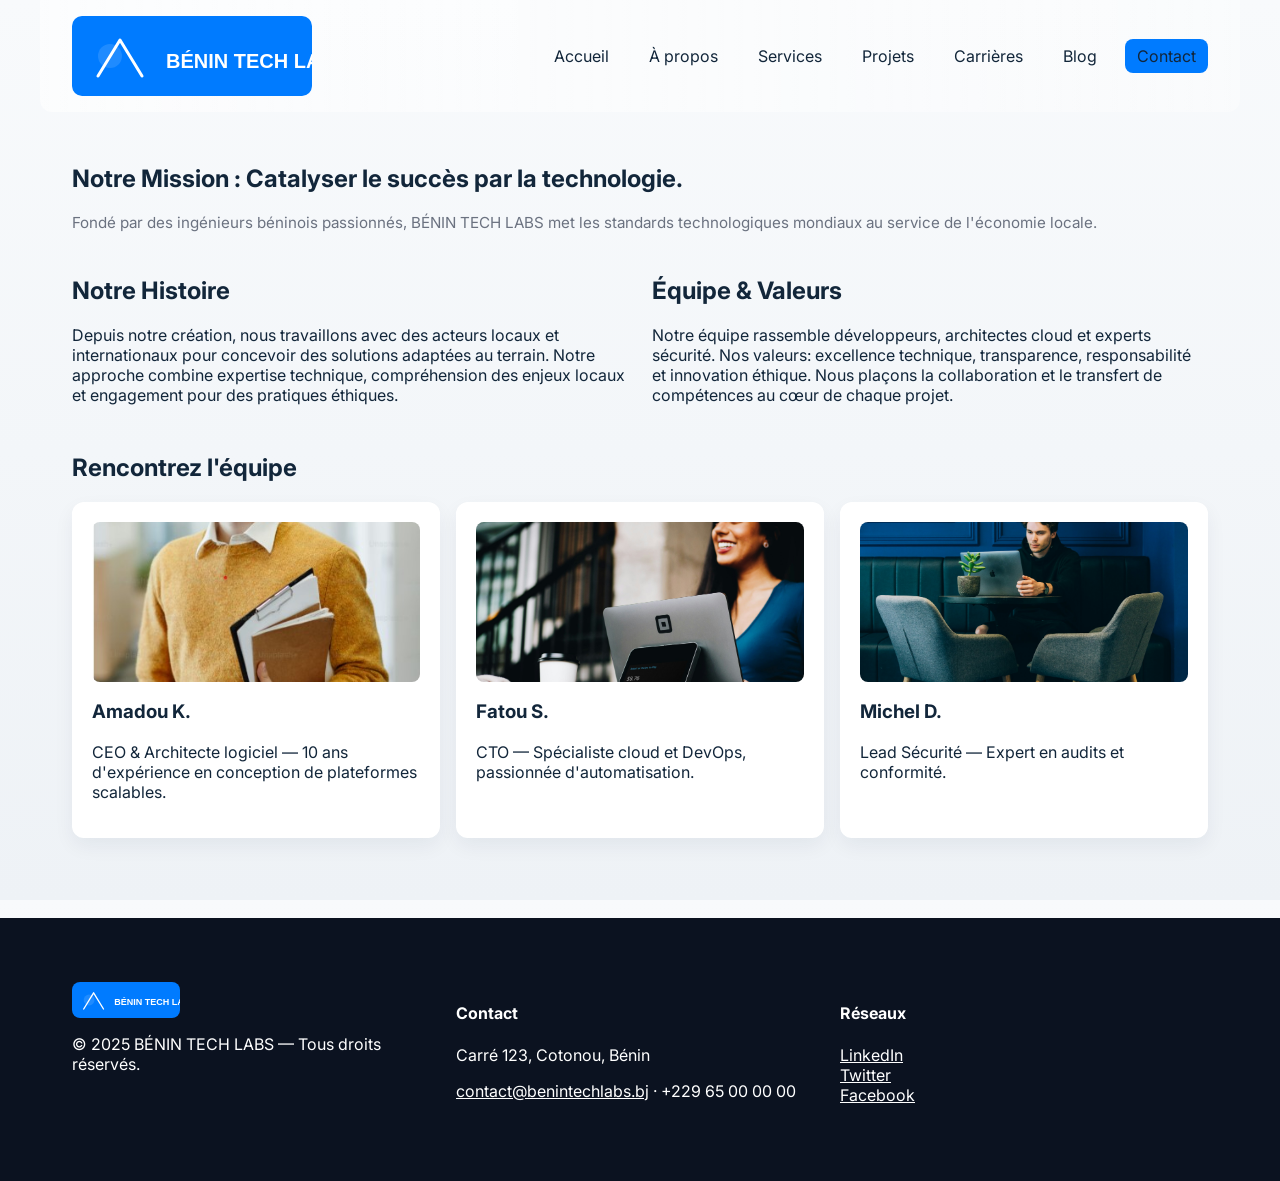
==== about.html @ 6e25adaf "Première version du site" ====
<!doctype html>
<html lang="fr">
<head>
  <meta charset="utf-8">
  <meta name="viewport" content="width=device-width,initial-scale=1">
  <title>À propos — BÉNIN TECH LABS</title>
  <meta name="description" content="Notre mission: catalyser le succès par la technologie. Découvrez l'histoire et les valeurs de BÉNIN TECH LABS.">
  <link href="https://fonts.googleapis.com/css2?family=Inter:wght@300;400;600;700&family=Poppins:wght@600;700&display=swap" rel="stylesheet">
  <link rel="stylesheet" href="styles.css">
</head>
<body>
  <header class="nav--wrap">
    <nav class="nav container" role="navigation" aria-label="Navigation principale">
      <a class="brand" href="index.html"><img src="assets/logo.svg" alt="Logo"></a>
      <ul class="nav-links">
        <li><a href="index.html">Accueil</a></li>
        <li><a href="about.html" aria-current="page">À propos</a></li>
        <li><a href="services.html">Services</a></li>
        <li><a href="projects.html">Projets</a></li>
        <li><a href="careers.html">Carrières</a></li>
        <li><a href="blog.html">Blog</a></li>
        <li><a href="contact.html" class="btn btn-primary">Contact</a></li>
      </ul>
    </nav>
  </header>

  <main class="container">
    <section class="about-hero">
      <h1>Notre Mission : Catalyser le succès par la technologie.</h1>
      <p class="kv">Fondé par des ingénieurs béninois passionnés, BÉNIN TECH LABS met les standards technologiques mondiaux au service de l'économie locale.</p>
    </section>

    <section class="values" style="margin-top:1.5rem">
      <div style="display:grid;grid-template-columns:1fr 1fr;gap:1.5rem">
        <div>
          <h2>Notre Histoire</h2>
          <p>Depuis notre création, nous travaillons avec des acteurs locaux et internationaux pour concevoir des solutions adaptées au terrain. Notre approche combine expertise technique, compréhension des enjeux locaux et engagement pour des pratiques éthiques.</p>
        </div>
        <div>
          <h2>Équipe & Valeurs</h2>
          <p>Notre équipe rassemble développeurs, architectes cloud et experts sécurité. Nos valeurs: excellence technique, transparence, responsabilité et innovation éthique. Nous plaçons la collaboration et le transfert de compétences au cœur de chaque projet.</p>
        </div>
      </div>
    </section>

    <section class="team" style="margin-top:2rem">
      <h2>Rencontrez l'équipe</h2>
      <div class="cards" style="margin-top:1rem">
        <article class="card">
          <img src="assets/images/team1.jpg" alt="Amadou K. — CEO" style="width:100%;height:160px;object-fit:cover;border-radius:8px;margin-bottom:0.75rem">
          <h3>Amadou K.</h3>
          <p>CEO & Architecte logiciel — 10 ans d'expérience en conception de plateformes scalables.</p>
        </article>

        <article class="card">
          <img src="assets/images/team2.jpg" alt="Fatou S. — CTO" style="width:100%;height:160px;object-fit:cover;border-radius:8px;margin-bottom:0.75rem">
          <h3>Fatou S.</h3>
          <p>CTO — Spécialiste cloud et DevOps, passionnée d'automatisation.</p>
        </article>

        <article class="card">
          <img src="assets/images/team3.jpg" alt="Michel D. — Lead Sécurité" style="width:100%;height:160px;object-fit:cover;border-radius:8px;margin-bottom:0.75rem">
          <h3>Michel D.</h3>
          <p>Lead Sécurité — Expert en audits et conformité.</p>
        </article>
      </div>
    </section>
  </main>

  <footer class="site-footer">
    <div class="container footer-grid">
      <div>
        <img src="assets/logo.svg" alt="BÉNIN TECH LABS logo small" style="height:36px">
        <p>© 2025 BÉNIN TECH LABS — Tous droits réservés.</p>
      </div>
      <div>
        <h4>Contact</h4>
        <p>Carré 123, Cotonou, Bénin</p>
        <p><a href="mailto:contact@benintechlabs.bj">contact@benintechlabs.bj</a> · +229 65 00 00 00</p>
      </div>
      <div>
        <h4>Réseaux</h4>
        <ul class="social">
          <li><a href="#">LinkedIn</a></li>
          <li><a href="#">Twitter</a></li>
          <li><a href="#">Facebook</a></li>
        </ul>
      </div>
    </div>
  </footer>
</body>
</html>
---- styles.css ----
/* styles.css — 100% CSS, pas de JS */
/* Palette et variables */
:root{
  --blue:#007bff;
  --green:#28a745;
  --bg:#0f1720;
  --card:#ffffff;
  --muted:#6b7280;
  --max-width:1200px;
  --radius:12px;
  --year:2025;
}

/* Reset et base */
*{box-sizing:border-box}
html,body{height:100%}
body{
  font-family:Inter, system-ui, Arial, sans-serif;
  margin:0;
  color:#12263a;
  background: linear-gradient(180deg,#f8fafc 0%, #eef2f6 100%);
  -webkit-font-smoothing:antialiased;
  -moz-osx-font-smoothing:grayscale;
}
.container{max-width:var(--max-width);margin:0 auto;padding:2rem}
a{color:inherit}
img{max-width:100%;display:block;height:auto;border-radius:8px}

/* Navigation */
.nav--wrap{position:sticky;top:0;z-index:40}
.nav{display:flex;align-items:center;justify-content:space-between;padding:1rem 2rem;background:linear-gradient(90deg, rgba(255,255,255,0.6), rgba(255,255,255,0.35));border-radius:0 0 12px 12px}
.brand{display:flex;align-items:center;gap:0.75rem}
.logo{height:36px}
.nav-links{list-style:none;display:flex;gap:1rem;align-items:center;margin:0;padding:0}
.nav-links a{text-decoration:none;color:inherit;padding:0.45rem 0.75rem;border-radius:8px}
.nav-links a:hover{background:rgba(0,123,255,0.06)}
.nav-toggle{display:none} /* pas de JS, on cache le toggle */

/* Buttons */
.btn{display:inline-block;padding:0.6rem 1rem;border-radius:8px;text-decoration:none}
.btn-primary{background:var(--blue);color:white}
.btn-cta{background:linear-gradient(90deg,var(--blue),#0056d6);color:#fff;padding:0.9rem 1.25rem;border-radius:14px;font-weight:600}
.btn-outline{border:2px solid rgba(0,0,0,0.06);padding:0.5rem 0.9rem}

/* HERO (image de fond configurable) */
.hero{
  display:grid;grid-template-columns:1fr 1fr;gap:2rem;align-items:center;
  padding:4rem 2rem;border-radius:16px;margin:2rem;
  background-size:cover;background-position:center;
  position:relative;
  color: #071029;
  overflow:hidden;
}
/* overlay léger pour lisibilité */
.hero::after{
  content:"";position:absolute;inset:0;background:linear-gradient(180deg,rgba(255,255,255,0.6), rgba(255,255,255,0.4));pointer-events:none;border-radius:16px;
}
.hero-content{position:relative;z-index:2}
.hero h1{font-family:Poppins, sans-serif;font-size:2.2rem;margin:0 0 1rem}
.hero .lead{color:var(--muted);max-width:56ch;margin-bottom:1.25rem}

/* Services cards */
.section-header{text-align:left;margin-bottom:1rem}
.cards{display:grid;grid-template-columns:repeat(auto-fit,minmax(220px,1fr));gap:1rem}
.card{background:white;border-radius:12px;padding:1.25rem;box-shadow:0 8px 20px rgba(12,35,64,0.06);transition:transform .28s ease, box-shadow .28s ease}
.card:hover{transform:translateY(-8px);box-shadow:0 18px 40px rgba(12,35,64,0.12)}
.card .card-media{height:140px;margin-bottom:0.85rem;overflow:hidden;border-radius:8px}

/* Masonry pour projets */
.projects .masonry{column-count:3;column-gap:1rem}
.project{break-inside:avoid;margin-bottom:1rem;background:white;border-radius:10px;overflow:hidden;box-shadow:0 6px 18px rgba(12,35,64,0.06);transition:transform .28s}
.project-body{padding:1rem}

/* CTA & footer */
.cta-card{background:linear-gradient(90deg, rgba(0,123,255,0.08), rgba(40,167,69,0.04));padding:2rem;border-radius:12px;text-align:center}
.footer-grid{display:grid;grid-template-columns:1fr 1fr 1fr;gap:1rem;align-items:start}
.site-footer{background:#0b1220;color:#fff;padding:2rem;margin-top:3rem}
.site-footer a{color:inherit}
.social{list-style:none;padding:0;margin:0}

/* Forms */
.contact-form{display:flex;flex-direction:column;gap:0.5rem;background:white;padding:1.25rem;border-radius:12px;box-shadow:0 8px 24px rgba(12,35,64,0.06)}
.contact-grid{display:grid;grid-template-columns:1fr 320px;gap:1.5rem}
.contact-aside{background:linear-gradient(180deg,#fff,#f9fafb);padding:1rem;border-radius:12px}
input,textarea{padding:0.6rem;border:1px solid #e6eef6;border-radius:8px;font-size:0.95rem}
input:focus,textarea:focus{outline:3px solid rgba(0,123,255,0.12)}
.checkbox{display:flex;align-items:center;gap:0.5rem}

/* Small screens */
@media (max-width:992px){
  .hero{grid-template-columns:1fr}
  .projects .masonry{column-count:2}
  .contact-grid{grid-template-columns:1fr}
}
@media (max-width:600px){
  .nav{padding:0.8rem 1rem}
  .nav-links{flex-direction:column;gap:0.25rem}
  .projects .masonry{column-count:1}
  .container{padding:1rem}
}

/* Animations CSS-only */
@keyframes gradientShift{0%{background-position:0% 50%}50%{background-position:100% 50%}100%{background-position:0% 50%}}
.hero{background-size:200% 200%;animation:gradientShift 12s ease infinite}

/* Entrée simple */
.card, .project, .post, .cta-card{opacity:0;transform:translateY(10px);animation:enter .6s ease forwards}
.card{animation-delay:.08s}
.card:nth-child(2){animation-delay:.12s}
.card:nth-child(3){animation-delay:.16s}
.project{animation-delay:.12s}
@keyframes enter{to{opacity:1;transform:none}}

/* helper */
.kv{color:var(--muted);font-size:0.95rem}
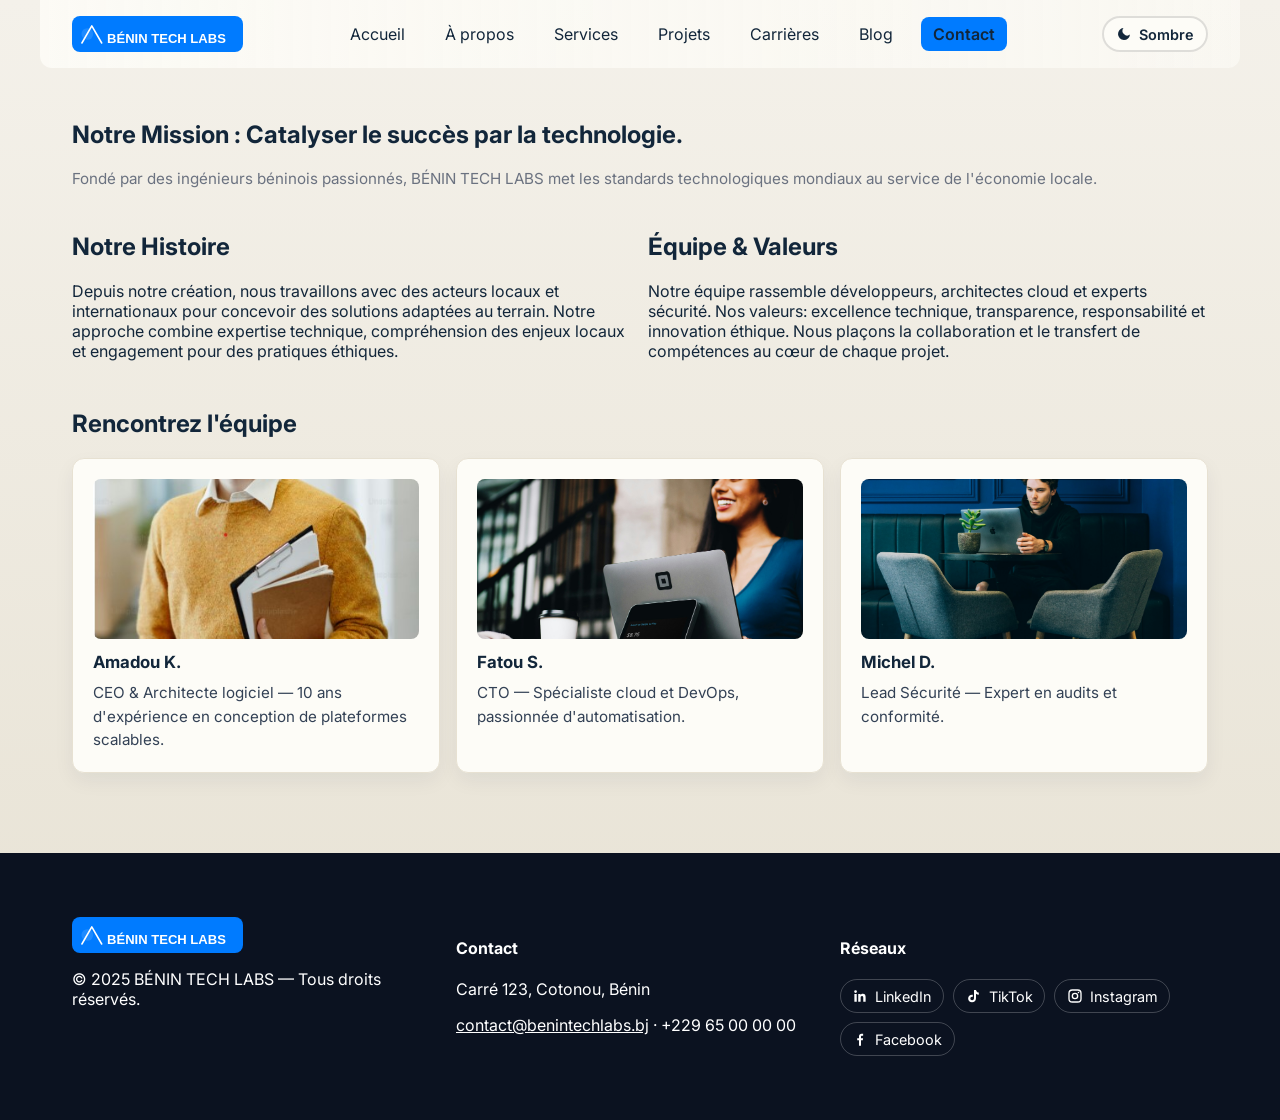
==== commit 2c55f07b: "feat: responsive, cartes uniformes, theme sombre, formulaire frontend, logo et footer - Menu mobile " ====
--- a/about.html
+++ b/about.html
@@ -5,14 +5,40 @@
   <meta name="viewport" content="width=device-width,initial-scale=1">
   <title>À propos — BÉNIN TECH LABS</title>
   <meta name="description" content="Notre mission: catalyser le succès par la technologie. Découvrez l'histoire et les valeurs de BÉNIN TECH LABS.">
+  <link rel="icon" href="assets/favicon.svg" type="image/svg+xml">
+  <meta name="theme-color" content="#007bff">
+  <link rel="preconnect" href="https://fonts.googleapis.com">
+  <link rel="preconnect" href="https://fonts.gstatic.com" crossorigin>
   <link href="https://fonts.googleapis.com/css2?family=Inter:wght@300;400;600;700&family=Poppins:wght@600;700&display=swap" rel="stylesheet">
   <link rel="stylesheet" href="styles.css">
+  <script>
+    /* Anti-flash thème sombre : posé avant le rendu, main.js prend le relais ensuite */
+    (function () {
+      try {
+        var s = localStorage.getItem("theme");
+        if (s === "light" || s === "dark") {
+          document.documentElement.setAttribute("data-theme", s);
+        } else if (window.matchMedia && window.matchMedia("(prefers-color-scheme: dark)").matches) {
+          document.documentElement.setAttribute("data-theme", "dark");
+        }
+      } catch (e) {}
+    })();
+  </script>
 </head>
 <body>
   <header class="nav--wrap">
     <nav class="nav container" role="navigation" aria-label="Navigation principale">
-      <a class="brand" href="index.html"><img src="assets/logo.svg" alt="Logo"></a>
-      <ul class="nav-links">
+      <a class="brand" href="index.html"><img src="assets/logo.svg" alt="Logo BÉNIN TECH LABS" class="logo"></a>
+      <button
+        class="nav-toggle"
+        aria-label="Ouvrir le menu"
+        aria-expanded="false"
+      >
+        <span></span>
+        <span></span>
+        <span></span>
+      </button>
+      <ul class="nav-links" role="menubar" aria-label="Menu principal">
         <li><a href="index.html">Accueil</a></li>
         <li><a href="about.html" aria-current="page">À propos</a></li>
         <li><a href="services.html">Services</a></li>
@@ -21,6 +47,11 @@
         <li><a href="blog.html">Blog</a></li>
         <li><a href="contact.html" class="btn btn-primary">Contact</a></li>
       </ul>
+      <button class="theme-toggle" type="button" aria-pressed="false" aria-label="Passer au thème sombre">
+        <svg class="icon-moon" viewBox="0 0 24 24" fill="currentColor" aria-hidden="true"><path d="M21 12.8A9 9 0 1 1 11.2 3a7 7 0 0 0 9.8 9.8z"/></svg>
+        <svg class="icon-sun" viewBox="0 0 24 24" fill="none" stroke="currentColor" stroke-width="2" aria-hidden="true"><circle cx="12" cy="12" r="4"/><path d="M12 2v2M12 20v2M4.9 4.9l1.4 1.4M17.7 17.7l1.4 1.4M2 12h2M20 12h2M4.9 19.1l1.4-1.4M17.7 6.3l1.4-1.4"/></svg>
+        <span class="theme-label">Sombre</span>
+      </button>
     </nav>
   </header>
 
@@ -31,7 +62,7 @@
     </section>
 
     <section class="values" style="margin-top:1.5rem">
-      <div style="display:grid;grid-template-columns:1fr 1fr;gap:1.5rem">
+      <div class="about-grid">
         <div>
           <h2>Notre Histoire</h2>
           <p>Depuis notre création, nous travaillons avec des acteurs locaux et internationaux pour concevoir des solutions adaptées au terrain. Notre approche combine expertise technique, compréhension des enjeux locaux et engagement pour des pratiques éthiques.</p>
@@ -46,20 +77,20 @@
     <section class="team" style="margin-top:2rem">
       <h2>Rencontrez l'équipe</h2>
       <div class="cards" style="margin-top:1rem">
-        <article class="card">
-          <img src="assets/images/team1.jpg" alt="Amadou K. — CEO" style="width:100%;height:160px;object-fit:cover;border-radius:8px;margin-bottom:0.75rem">
+        <article class="card team-card">
+          <img src="assets/images/team1.jpg" alt="Amadou K. — CEO" loading="lazy" decoding="async">
           <h3>Amadou K.</h3>
           <p>CEO & Architecte logiciel — 10 ans d'expérience en conception de plateformes scalables.</p>
         </article>
 
-        <article class="card">
-          <img src="assets/images/team2.jpg" alt="Fatou S. — CTO" style="width:100%;height:160px;object-fit:cover;border-radius:8px;margin-bottom:0.75rem">
+        <article class="card team-card">
+          <img src="assets/images/team2.jpg" alt="Fatou S. — CTO" loading="lazy" decoding="async">
           <h3>Fatou S.</h3>
           <p>CTO — Spécialiste cloud et DevOps, passionnée d'automatisation.</p>
         </article>
 
-        <article class="card">
-          <img src="assets/images/team3.jpg" alt="Michel D. — Lead Sécurité" style="width:100%;height:160px;object-fit:cover;border-radius:8px;margin-bottom:0.75rem">
+        <article class="card team-card">
+          <img src="assets/images/team3.jpg" alt="Michel D. — Lead Sécurité" loading="lazy" decoding="async">
           <h3>Michel D.</h3>
           <p>Lead Sécurité — Expert en audits et conformité.</p>
         </article>
@@ -81,12 +112,14 @@
       <div>
         <h4>Réseaux</h4>
         <ul class="social">
-          <li><a href="#">LinkedIn</a></li>
-          <li><a href="#">Twitter</a></li>
-          <li><a href="#">Facebook</a></li>
-        </ul>
+            <li><a href="#" aria-label="LinkedIn"><svg viewBox="0 0 24 24" fill="currentColor" aria-hidden="true"><path d="M20.45 20.45h-3.55v-5.57c0-1.33-.03-3.04-1.85-3.04-1.86 0-2.14 1.45-2.14 2.94v5.67H9.35V9h3.41v1.56h.05c.47-.9 1.63-1.85 3.36-1.85 3.6 0 4.27 2.37 4.27 5.46v6.28zM5.34 7.43a2.06 2.06 0 1 1 0-4.12 2.06 2.06 0 0 1 0 4.12zM7.12 20.45H3.56V9h3.56v11.45z"/></svg>LinkedIn</a></li>
+            <li><a href="#" aria-label="TikTok"><svg viewBox="0 0 24 24" fill="currentColor" aria-hidden="true"><path d="M16.5 3c.4 2.3 1.9 3.8 4.2 3.9v3.1c-1.6 0-3-.5-4.2-1.3v6.6c0 3.9-2.6 6.2-6 6.2-3.3 0-5.8-2.4-5.8-5.7 0-3.2 2.6-5.6 6-5.6.3 0 .7 0 1 .1v3.2c-.3-.1-.7-.2-1-.2-1.5 0-2.7 1.2-2.7 2.6 0 1.5 1.2 2.6 2.7 2.6 1.6 0 2.8-1.2 2.8-3V3h3z"/></svg>TikTok</a></li>
+            <li><a href="#" aria-label="Instagram"><svg viewBox="0 0 24 24" fill="none" stroke="currentColor" stroke-width="2" aria-hidden="true"><rect x="3" y="3" width="18" height="18" rx="5"/><circle cx="12" cy="12" r="4"/><circle cx="17.2" cy="6.8" r="1.2" fill="currentColor" stroke="none"/></svg>Instagram</a></li>
+            <li><a href="#" aria-label="Facebook"><svg viewBox="0 0 24 24" fill="currentColor" aria-hidden="true"><path d="M13.5 22v-8h2.7l.4-3.2h-3.1V8.7c0-.9.3-1.6 1.7-1.6h1.5V4.2c-.3 0-1.2-.1-2.3-.1-2.3 0-3.9 1.4-3.9 4v2.7H7.8V14h2.7v8h3z"/></svg>Facebook</a></li>
+          </ul>
       </div>
     </div>
   </footer>
+    <script src="main.js" defer></script>
 </body>
 </html>
--- a/styles.css
+++ b/styles.css
@@ -1,115 +1,854 @@
-/* styles.css — 100% CSS, pas de JS */
-/* Palette et variables */
-:root{
-  --blue:#007bff;
-  --green:#28a745;
-  --bg:#0f1720;
-  --card:#ffffff;
-  --muted:#6b7280;
-  --max-width:1200px;
-  --radius:12px;
-  --year:2025;
+/* Palette et variables — thème clair adouci (blancs cassés, moins agressifs) */
+:root {
+  --blue: #007bff;
+  --green: #28a745;
+  --bg: #0f1720;
+  --card: #fdfcf7;
+  --surface-2: #f1ede3;
+  --muted: #6b7280;
+  --max-width: 1200px;
+  --radius: 12px;
+  --year: 2025;
 }
 
 /* Reset et base */
-*{box-sizing:border-box}
-html,body{height:100%}
-body{
-  font-family:Inter, system-ui, Arial, sans-serif;
-  margin:0;
-  color:#12263a;
-  background: linear-gradient(180deg,#f8fafc 0%, #eef2f6 100%);
-  -webkit-font-smoothing:antialiased;
-  -moz-osx-font-smoothing:grayscale;
-}
-.container{max-width:var(--max-width);margin:0 auto;padding:2rem}
-a{color:inherit}
-img{max-width:100%;display:block;height:auto;border-radius:8px}
+* {
+  box-sizing: border-box;
+}
+html,
+body {
+  height: 100%;
+}
+body {
+  font-family: Inter, system-ui, Arial, sans-serif;
+  margin: 0;
+  color: #12263a;
+  background: linear-gradient(180deg, #f4f1ea 0%, #e9e4d7 100%);
+  -webkit-font-smoothing: antialiased;
+  -moz-osx-font-smoothing: grayscale;
+}
+.container {
+  max-width: var(--max-width);
+  margin: 0 auto;
+  padding: 2rem;
+}
+a {
+  color: inherit;
+}
+img {
+  max-width: 100%;
+  display: block;
+  height: auto;
+  border-radius: 8px;
+}
 
 /* Navigation */
-.nav--wrap{position:sticky;top:0;z-index:40}
-.nav{display:flex;align-items:center;justify-content:space-between;padding:1rem 2rem;background:linear-gradient(90deg, rgba(255,255,255,0.6), rgba(255,255,255,0.35));border-radius:0 0 12px 12px}
-.brand{display:flex;align-items:center;gap:0.75rem}
-.logo{height:36px}
-.nav-links{list-style:none;display:flex;gap:1rem;align-items:center;margin:0;padding:0}
-.nav-links a{text-decoration:none;color:inherit;padding:0.45rem 0.75rem;border-radius:8px}
-.nav-links a:hover{background:rgba(0,123,255,0.06)}
-.nav-toggle{display:none} /* pas de JS, on cache le toggle */
-
-/* Buttons */
-.btn{display:inline-block;padding:0.6rem 1rem;border-radius:8px;text-decoration:none}
-.btn-primary{background:var(--blue);color:white}
-.btn-cta{background:linear-gradient(90deg,var(--blue),#0056d6);color:#fff;padding:0.9rem 1.25rem;border-radius:14px;font-weight:600}
-.btn-outline{border:2px solid rgba(0,0,0,0.06);padding:0.5rem 0.9rem}
+.nav--wrap {
+  position: sticky;
+  top: 0;
+  z-index: 40;
+}
+.nav {
+  display: flex;
+  align-items: center;
+  justify-content: space-between;
+  gap: 1rem;
+  flex-wrap: wrap;
+  padding: 1rem 2rem;
+  background: linear-gradient(
+    90deg,
+    rgba(253, 252, 247, 0.85),
+    rgba(253, 252, 247, 0.6)
+  );
+  border-radius: 0 0 12px 12px;
+}
+.brand {
+  display: flex;
+  align-items: center;
+  gap: 0.75rem;
+  flex-shrink: 0;
+}
+.logo {
+  height: 36px;
+  width: auto;
+  max-width: 190px;
+  border-radius: 8px;
+}
+.site-footer img {
+  height: 36px;
+  width: auto;
+  max-width: 190px;
+}
+.nav-links {
+  list-style: none;
+  display: flex;
+  gap: 1rem;
+  align-items: center;
+  margin: 0;
+  padding: 0;
+}
+.nav-links a {
+  text-decoration: none;
+  color: inherit;
+  padding: 0.45rem 0.75rem;
+  border-radius: 8px;
+}
+.nav-links a:hover {
+  background: rgba(0, 123, 255, 0.06);
+}
+/* (bouton hamburger défini plus bas, affiché uniquement en mobile) */
+
+/* Buttons — charte : bleu #007bff, vert #28a745 */
+.btn {
+  display: inline-block;
+  padding: 0.6rem 1rem;
+  border-radius: 8px;
+  text-decoration: none;
+  font-weight: 600;
+  transition:
+    transform 0.2s ease,
+    box-shadow 0.2s ease,
+    background-color 0.2s ease,
+    border-color 0.2s ease,
+    color 0.2s ease;
+}
+.btn-primary {
+  background: var(--blue);
+  color: white;
+}
+.btn-primary:hover {
+  background: #0056d6;
+  transform: translateY(-2px);
+  box-shadow: 0 8px 20px rgba(0, 123, 255, 0.35);
+}
+.btn-cta {
+  background: linear-gradient(90deg, var(--blue), #0056d6);
+  color: #fff;
+  padding: 0.9rem 1.25rem;
+  border-radius: 14px;
+  font-weight: 600;
+}
+.btn-cta:hover {
+  background: linear-gradient(90deg, #0056d6, var(--green));
+  transform: translateY(-2px);
+  box-shadow: 0 10px 24px rgba(0, 123, 255, 0.35);
+}
+.btn-outline {
+  border: 2px solid rgba(0, 0, 0, 0.12);
+  padding: 0.5rem 0.9rem;
+  background: transparent;
+}
+.btn-outline:hover {
+  border-color: var(--blue);
+  color: var(--blue);
+  background: rgba(0, 123, 255, 0.08);
+  transform: translateY(-2px);
+  box-shadow: 0 6px 16px rgba(0, 123, 255, 0.18);
+}
+.btn:active {
+  transform: translateY(0);
+  box-shadow: none;
+}
+.read-more {
+  color: var(--blue);
+  font-weight: 600;
+  text-decoration: none;
+  transition: color 0.2s ease;
+}
+.read-more:hover {
+  color: var(--green);
+  text-decoration: underline;
+}
 
 /* HERO (image de fond configurable) */
-.hero{
-  display:grid;grid-template-columns:1fr 1fr;gap:2rem;align-items:center;
-  padding:4rem 2rem;border-radius:16px;margin:2rem;
-  background-size:cover;background-position:center;
-  position:relative;
+.hero {
+  display: grid;
+  grid-template-columns: 1fr 1fr;
+  gap: 2rem;
+  align-items: center;
+  padding: 4rem 2rem;
+  border-radius: 16px;
+  margin: 2rem;
+  background-size: cover;
+  background-position: center;
+  position: relative;
   color: #071029;
-  overflow:hidden;
+  overflow: hidden;
 }
 /* overlay léger pour lisibilité */
-.hero::after{
-  content:"";position:absolute;inset:0;background:linear-gradient(180deg,rgba(255,255,255,0.6), rgba(255,255,255,0.4));pointer-events:none;border-radius:16px;
-}
-.hero-content{position:relative;z-index:2}
-.hero h1{font-family:Poppins, sans-serif;font-size:2.2rem;margin:0 0 1rem}
-.hero .lead{color:var(--muted);max-width:56ch;margin-bottom:1.25rem}
+.hero::after {
+  content: "";
+  position: absolute;
+  inset: 0;
+  background: linear-gradient(
+    180deg,
+    rgba(244, 241, 234, 0.72),
+    rgba(244, 241, 234, 0.5)
+  );
+  pointer-events: none;
+  border-radius: 16px;
+}
+.hero-content {
+  position: relative;
+  z-index: 2;
+}
+.hero h1 {
+  font-family: Poppins, sans-serif;
+  font-size: 2.2rem;
+  margin: 0 0 1rem;
+}
+.hero .lead {
+  color: var(--muted);
+  max-width: 56ch;
+  margin-bottom: 1.25rem;
+}
 
 /* Services cards */
-.section-header{text-align:left;margin-bottom:1rem}
-.cards{display:grid;grid-template-columns:repeat(auto-fit,minmax(220px,1fr));gap:1rem}
-.card{background:white;border-radius:12px;padding:1.25rem;box-shadow:0 8px 20px rgba(12,35,64,0.06);transition:transform .28s ease, box-shadow .28s ease}
-.card:hover{transform:translateY(-8px);box-shadow:0 18px 40px rgba(12,35,64,0.12)}
-.card .card-media{height:140px;margin-bottom:0.85rem;overflow:hidden;border-radius:8px}
-
-/* Masonry pour projets */
-.projects .masonry{column-count:3;column-gap:1rem}
-.project{break-inside:avoid;margin-bottom:1rem;background:white;border-radius:10px;overflow:hidden;box-shadow:0 6px 18px rgba(12,35,64,0.06);transition:transform .28s}
-.project-body{padding:1rem}
+.section-header {
+  text-align: left;
+  margin-bottom: 1rem;
+}
+.cards {
+  display: grid;
+  grid-template-columns: repeat(auto-fit, minmax(220px, 1fr));
+  gap: 1rem;
+}
+.card {
+  background: var(--card);
+  border: 1px solid #e7e1d2;
+  border-radius: 12px;
+  padding: 1.25rem;
+  box-shadow: 0 8px 20px rgba(12, 35, 64, 0.06);
+  transition:
+    transform 0.2s ease,
+    box-shadow 0.2s ease,
+    border-color 0.2s ease,
+    background-color 0.2s ease;
+}
+/* Survol identique aux boutons : teinte de fond + léger soulèvement */
+.card:hover,
+.project:hover,
+.post:hover,
+.job:hover {
+  transform: translateY(-2px);
+  background-color: rgba(0, 123, 255, 0.07);
+  border-color: rgba(0, 123, 255, 0.45);
+  box-shadow: 0 8px 20px rgba(0, 123, 255, 0.18);
+}
+.card .card-media {
+  height: 140px;
+  margin-bottom: 0.85rem;
+  overflow: hidden;
+  border-radius: 8px;
+}
+
+/* Grille projets uniforme : toutes les cartes ont la même hauteur par rangée */
+.masonry {
+  display: grid;
+  grid-template-columns: repeat(3, 1fr);
+  gap: 1rem;
+  align-items: stretch;
+}
+.project {
+  display: flex;
+  flex-direction: column;
+  height: 100%;
+  margin: 0;
+  background: var(--card);
+  border: 1px solid #e7e1d2;
+  border-radius: 10px;
+  overflow: hidden;
+  box-shadow: 0 6px 18px rgba(12, 35, 64, 0.06);
+  transition:
+    transform 0.2s ease,
+    box-shadow 0.2s ease,
+    border-color 0.2s ease,
+    background-color 0.2s ease;
+}
+.project-body {
+  padding: 1rem;
+  display: flex;
+  flex-direction: column;
+  flex: 1;
+  gap: 0.5rem;
+}
+.project-body h3 {
+  margin: 0;
+  min-height: 2.7em;
+  line-height: 1.35;
+  display: -webkit-box;
+  -webkit-line-clamp: 2;
+  -webkit-box-orient: vertical;
+  line-clamp: 2;
+  overflow: hidden;
+}
+.project-body p {
+  margin: 0;
+  flex: 1;
+  display: -webkit-box;
+  -webkit-line-clamp: 4;
+  -webkit-box-orient: vertical;
+  line-clamp: 4;
+  overflow: hidden;
+}
 
 /* CTA & footer */
-.cta-card{background:linear-gradient(90deg, rgba(0,123,255,0.08), rgba(40,167,69,0.04));padding:2rem;border-radius:12px;text-align:center}
-.footer-grid{display:grid;grid-template-columns:1fr 1fr 1fr;gap:1rem;align-items:start}
-.site-footer{background:#0b1220;color:#fff;padding:2rem;margin-top:3rem}
-.site-footer a{color:inherit}
-.social{list-style:none;padding:0;margin:0}
+.cta-card {
+  background: linear-gradient(
+    90deg,
+    rgba(0, 123, 255, 0.08),
+    rgba(40, 167, 69, 0.04)
+  );
+  padding: 2rem;
+  border-radius: 12px;
+  text-align: center;
+}
+.footer-grid {
+  display: grid;
+  grid-template-columns: 1fr 1fr 1fr;
+  gap: 1rem;
+  align-items: start;
+}
+.site-footer {
+  background: #0b1220;
+  color: #fff;
+  padding: 2rem;
+  margin-top: 3rem;
+}
+.site-footer a {
+  color: inherit;
+}
+.social {
+  list-style: none;
+  padding: 0;
+  margin: 0;
+  display: flex;
+  gap: 0.6rem;
+  flex-wrap: wrap;
+}
+.social a {
+  display: inline-flex;
+  align-items: center;
+  gap: 0.45rem;
+  padding: 0.45rem 0.7rem;
+  border-radius: 999px;
+  border: 1px solid rgba(255, 255, 255, 0.22);
+  text-decoration: none;
+  font-size: 0.9rem;
+  transition:
+    background-color 0.2s ease,
+    border-color 0.2s ease,
+    transform 0.2s ease;
+}
+.social a svg {
+  width: 16px;
+  height: 16px;
+  flex-shrink: 0;
+}
+.social a:hover {
+  background: var(--blue);
+  border-color: var(--blue);
+  color: #fff;
+  transform: translateY(-2px);
+}
+
+/* Bouton thème clair/sombre */
+.theme-toggle {
+  display: inline-flex;
+  align-items: center;
+  gap: 0.45rem;
+  padding: 0.45rem 0.75rem;
+  border-radius: 999px;
+  border: 2px solid rgba(0, 0, 0, 0.12);
+  background: var(--card);
+  color: inherit;
+  cursor: pointer;
+  font: inherit;
+  font-size: 0.9rem;
+  font-weight: 600;
+  transition:
+    transform 0.2s ease,
+    border-color 0.2s ease,
+    background-color 0.2s ease;
+}
+.theme-toggle:hover {
+  border-color: var(--blue);
+  color: var(--blue);
+  transform: translateY(-2px);
+  box-shadow: 0 6px 16px rgba(0, 123, 255, 0.18);
+}
+.theme-toggle svg {
+  width: 16px;
+  height: 16px;
+}
+.theme-toggle .icon-moon {
+  display: inline;
+}
+.theme-toggle .icon-sun {
+  display: none;
+}
+[data-theme="dark"] .theme-toggle .icon-moon {
+  display: none;
+}
+[data-theme="dark"] .theme-toggle .icon-sun {
+  display: inline;
+}
+
+/* Thème sombre */
+[data-theme="dark"] {
+  --muted: #9ca3af;
+  color-scheme: dark;
+}
+[data-theme="dark"] body {
+  color: #e5e7eb;
+  background: linear-gradient(180deg, #0b1220 0%, #111c30 100%);
+}
+[data-theme="dark"] .nav {
+  background: linear-gradient(90deg, rgba(17, 28, 48, 0.9), rgba(17, 28, 48, 0.7));
+}
+[data-theme="dark"] .nav-links a:hover {
+  background: rgba(0, 123, 255, 0.18);
+}
+[data-theme="dark"] .card,
+[data-theme="dark"] .project,
+[data-theme="dark"] .contact-form {
+  background: #16233a;
+  border-color: #2a3b55;
+  box-shadow: 0 8px 24px rgba(0, 0, 0, 0.35);
+}
+[data-theme="dark"] .card p,
+[data-theme="dark"] .project p,
+[data-theme="dark"] .post p,
+[data-theme="dark"] .job p {
+  color: #cbd5e1;
+}
+[data-theme="dark"] .hero::after {
+  background: linear-gradient(180deg, rgba(11, 18, 32, 0.55), rgba(11, 18, 32, 0.35));
+}
+[data-theme="dark"] .hero {
+  color: #f8fafc;
+}
+[data-theme="dark"] .hero .lead {
+  color: #cbd5e1;
+}
+[data-theme="dark"] .cta-card {
+  background: linear-gradient(90deg, rgba(0, 123, 255, 0.18), rgba(40, 167, 69, 0.12));
+}
+[data-theme="dark"] .contact-aside {
+  background: linear-gradient(180deg, #16233a, #111c30);
+  border-color: #2a3b55;
+}
+[data-theme="dark"] input,
+[data-theme="dark"] textarea {
+  background: #0f1a2e;
+  border-color: #2a3b55;
+  color: #e5e7eb;
+}
+[data-theme="dark"] .btn-outline {
+  border-color: rgba(255, 255, 255, 0.25);
+  color: #e5e7eb;
+}
+[data-theme="dark"] .btn-outline:hover {
+  border-color: var(--blue);
+  color: #7fb5ff;
+  background: rgba(0, 123, 255, 0.15);
+}
+[data-theme="dark"] .card:hover,
+[data-theme="dark"] .project:hover,
+[data-theme="dark"] .post:hover,
+[data-theme="dark"] .job:hover {
+  background-color: rgba(0, 123, 255, 0.14);
+  border-color: rgba(0, 123, 255, 0.6);
+  box-shadow: 0 8px 20px rgba(0, 0, 0, 0.45);
+}
+[data-theme="dark"] .theme-toggle {
+  background: #16233a;
+  border-color: rgba(255, 255, 255, 0.25);
+  color: #e5e7eb;
+}
 
 /* Forms */
-.contact-form{display:flex;flex-direction:column;gap:0.5rem;background:white;padding:1.25rem;border-radius:12px;box-shadow:0 8px 24px rgba(12,35,64,0.06)}
-.contact-grid{display:grid;grid-template-columns:1fr 320px;gap:1.5rem}
-.contact-aside{background:linear-gradient(180deg,#fff,#f9fafb);padding:1rem;border-radius:12px}
-input,textarea{padding:0.6rem;border:1px solid #e6eef6;border-radius:8px;font-size:0.95rem}
-input:focus,textarea:focus{outline:3px solid rgba(0,123,255,0.12)}
-.checkbox{display:flex;align-items:center;gap:0.5rem}
+.contact-form {
+  display: flex;
+  flex-direction: column;
+  gap: 0.9rem;
+  background: var(--card);
+  border: 1px solid #e7e1d2;
+  padding: 1.25rem;
+  border-radius: 12px;
+  box-shadow: 0 8px 24px rgba(12, 35, 64, 0.06);
+}
+.contact-grid {
+  margin-top: 1rem;
+}
+.field {
+  display: flex;
+  flex-direction: column;
+  gap: 0.35rem;
+}
+.required-star {
+  color: #c2255c;
+  font-weight: 700;
+}
+.field-error {
+  margin: 0;
+  font-size: 0.85rem;
+  color: #b42318;
+}
+.field-error[hidden] {
+  display: none;
+}
+.form-status {
+  margin: 0;
+  padding: 0.7rem 0.9rem;
+  border-radius: 8px;
+  font-size: 0.92rem;
+}
+.form-status[hidden] {
+  display: none;
+}
+.form-status[data-variant="success"] {
+  background: rgba(40, 167, 69, 0.12);
+  border: 1px solid rgba(40, 167, 69, 0.5);
+}
+.form-status[data-variant="error"] {
+  background: rgba(180, 35, 24, 0.08);
+  border: 1px solid rgba(180, 35, 24, 0.45);
+}
+[data-theme="dark"] .form-status[data-variant="success"] {
+  background: rgba(40, 167, 69, 0.18);
+}
+[data-theme="dark"] .form-status[data-variant="error"] {
+  background: rgba(180, 35, 24, 0.2);
+}
+/* Honeypot anti-spam : invisible humain, rempli par les bots */
+.hp {
+  position: absolute;
+  left: -9999px;
+  top: auto;
+  width: 1px;
+  height: 1px;
+  overflow: hidden;
+}
+.checkbox-row {
+  display: flex;
+  align-items: flex-start;
+  gap: 0.6rem;
+}
+.checkbox-row input[type="checkbox"] {
+  width: 1.1rem;
+  height: 1.1rem;
+  margin-top: 0.15rem;
+  flex-shrink: 0;
+}
+input[aria-invalid="true"],
+textarea[aria-invalid="true"] {
+  border-color: #b42318;
+}
+.contact-grid {
+  display: grid;
+  grid-template-columns: 1fr 320px;
+  gap: 1.5rem;
+}
+.contact-aside {
+  background: linear-gradient(180deg, var(--card), var(--surface-2));
+  border: 1px solid #e7e1d2;
+  padding: 1rem;
+  border-radius: 12px;
+}
+input,
+textarea {
+  padding: 0.6rem;
+  border: 1px solid #ddd5c2;
+  background: var(--card);
+  border-radius: 8px;
+  font-size: 0.95rem;
+}
+input:focus,
+textarea:focus {
+  outline: 3px solid rgba(0, 123, 255, 0.12);
+}
+.checkbox {
+  display: flex;
+  align-items: center;
+  gap: 0.5rem;
+}
 
 /* Small screens */
-@media (max-width:992px){
-  .hero{grid-template-columns:1fr}
-  .projects .masonry{column-count:2}
-  .contact-grid{grid-template-columns:1fr}
-}
-@media (max-width:600px){
-  .nav{padding:0.8rem 1rem}
-  .nav-links{flex-direction:column;gap:0.25rem}
-  .projects .masonry{column-count:1}
-  .container{padding:1rem}
+@media (max-width: 992px) {
+  .hero {
+    grid-template-columns: 1fr;
+  }
+  .masonry {
+    grid-template-columns: repeat(2, 1fr);
+  }
+  .contact-grid {
+    grid-template-columns: 1fr;
+  }
+}
+@media (max-width: 600px) {
+  .nav {
+    padding: 0.8rem 1rem;
+  }
+  .nav-links {
+    flex-direction: column;
+    gap: 0.25rem;
+  }
+  .masonry {
+    grid-template-columns: 1fr;
+  }
+  .container {
+    padding: 1rem;
+  }
 }
 
 /* Animations CSS-only */
-@keyframes gradientShift{0%{background-position:0% 50%}50%{background-position:100% 50%}100%{background-position:0% 50%}}
-.hero{background-size:200% 200%;animation:gradientShift 12s ease infinite}
+@keyframes gradientShift {
+  0% {
+    background-position: 0% 50%;
+  }
+  50% {
+    background-position: 100% 50%;
+  }
+  100% {
+    background-position: 0% 50%;
+  }
+}
+/* Animation de fond : réservée aux héros sans image (évite de casser background-size:cover) */
+.hero--animated {
+  background-size: 200% 200%;
+  animation: gradientShift 12s ease infinite;
+}
 
 /* Entrée simple */
-.card, .project, .post, .cta-card{opacity:0;transform:translateY(10px);animation:enter .6s ease forwards}
-.card{animation-delay:.08s}
-.card:nth-child(2){animation-delay:.12s}
-.card:nth-child(3){animation-delay:.16s}
-.project{animation-delay:.12s}
-@keyframes enter{to{opacity:1;transform:none}}
+.card,
+.project,
+.post,
+.cta-card {
+  opacity: 0;
+  transform: translateY(10px);
+  animation: enter 0.6s ease forwards;
+}
+.card {
+  animation-delay: 0.08s;
+}
+.card:nth-child(2) {
+  animation-delay: 0.12s;
+}
+.card:nth-child(3) {
+  animation-delay: 0.16s;
+}
+.project {
+  animation-delay: 0.12s;
+}
+.nav-toggle {
+  display: none;
+  flex-direction: column;
+  gap: 5px;
+  background: none;
+  border: none;
+  cursor: pointer;
+  padding: 4px;
+}
+.nav-toggle span {
+  display: block;
+  width: 25px;
+  height: 3px;
+  background-color: currentColor;
+  border-radius: 3px;
+  transition:
+    transform 0.3s ease,
+    opacity 0.3s ease;
+}
+@media (max-width: 768px) {
+  .nav-toggle {
+    display: flex;
+  }
+
+  .nav-links {
+    display: none;
+    flex-direction: column;
+    width: 100%;
+    padding: 1rem 0;
+  }
+
+  .nav-links.nav-open {
+    display: flex;
+  }
+}
+@keyframes enter {
+  to {
+    opacity: 1;
+    transform: none;
+  }
+}
 
 /* helper */
-.kv{color:var(--muted);font-size:0.95rem}
+.kv {
+  color: var(--muted);
+  font-size: 0.95rem;
+}
+
+/* === Cohérence visuelle des cartes (correction responsive) === */
+.card,
+.project,
+.post,
+.job {
+  display: flex;
+  flex-direction: column;
+  height: 100%;
+}
+.card h3,
+.card h2,
+.project h3,
+.post h3,
+.job h3 {
+  margin: 0 0 0.5rem;
+  font-size: 1.05rem;
+  line-height: 1.35;
+}
+.card p,
+.project p,
+.post p,
+.job p {
+  margin: 0;
+  color: #334155;
+  font-size: 0.95rem;
+  line-height: 1.55;
+}
+.card-media,
+.project > img,
+.post > img {
+  display: block;
+  width: 100%;
+}
+.card-media {
+  height: 160px;
+  margin-bottom: 0.85rem;
+  overflow: hidden;
+  border-radius: 8px;
+}
+.card-media img,
+.project > img,
+.post > img,
+.job img {
+  width: 100%;
+  height: 100%;
+  object-fit: cover;
+  border-radius: 8px;
+}
+.card-media img {
+  height: 160px;
+}
+.project > img {
+  height: 180px;
+  border-radius: 10px 10px 0 0;
+}
+.post > img {
+  height: 180px;
+  margin-bottom: 0.85rem;
+}
+.post h3 {
+  min-height: 2.8em;
+  display: -webkit-box;
+  -webkit-line-clamp: 2;
+  -webkit-box-orient: vertical;
+  line-clamp: 2;
+  overflow: hidden;
+}
+.post p {
+  flex: 1;
+}
+.post .btn {
+  margin-top: auto;
+  align-self: flex-start;
+}
+/* Grilles unifiées */
+.posts-grid,
+.service-list .grid-2,
+.cards {
+  align-items: stretch;
+}
+.grid-2 {
+  display: grid;
+  grid-template-columns: repeat(auto-fit, minmax(260px, 1fr));
+  gap: 1.5rem;
+}
+.job-card {
+  display: grid;
+  grid-template-columns: 120px 1fr auto;
+  gap: 1rem;
+  align-items: center;
+}
+.job-card img {
+  width: 120px;
+  height: 80px;
+  object-fit: cover;
+  border-radius: 8px;
+}
+.team-card img {
+  width: 100%;
+  height: 160px;
+  object-fit: cover;
+  border-radius: 8px;
+  margin-bottom: 0.75rem;
+}
+.about-grid,
+.posts-grid {
+  display: grid;
+  gap: 1rem;
+}
+.about-grid {
+  grid-template-columns: 1fr 1fr;
+}
+.posts-grid {
+  grid-template-columns: 1fr 1fr;
+  margin-top: 1rem;
+}
+
+/* Accessibilité */
+a:focus-visible,
+button:focus-visible,
+input:focus-visible,
+textarea:focus-visible {
+  outline: 3px solid rgba(0, 123, 255, 0.5);
+  outline-offset: 2px;
+}
+.skip-link {
+  position: absolute;
+  left: -9999px;
+  top: 0;
+  background: var(--card);
+  padding: 0.6rem 1rem;
+  z-index: 100;
+  border-radius: 0 0 8px 0;
+}
+.skip-link:focus {
+  left: 0;
+}
+
+@media (max-width: 768px) {
+  .about-grid,
+  .posts-grid {
+    grid-template-columns: 1fr;
+  }
+  .job-card {
+    grid-template-columns: 80px 1fr;
+  }
+  .job-card .job-cta {
+    grid-column: 2;
+    justify-self: start;
+  }
+}
+
+@media (prefers-reduced-motion: reduce) {
+  .card,
+  .project,
+  .post,
+  .cta-card,
+  .hero--animated {
+    animation: none;
+    opacity: 1;
+    transform: none;
+  }
+}
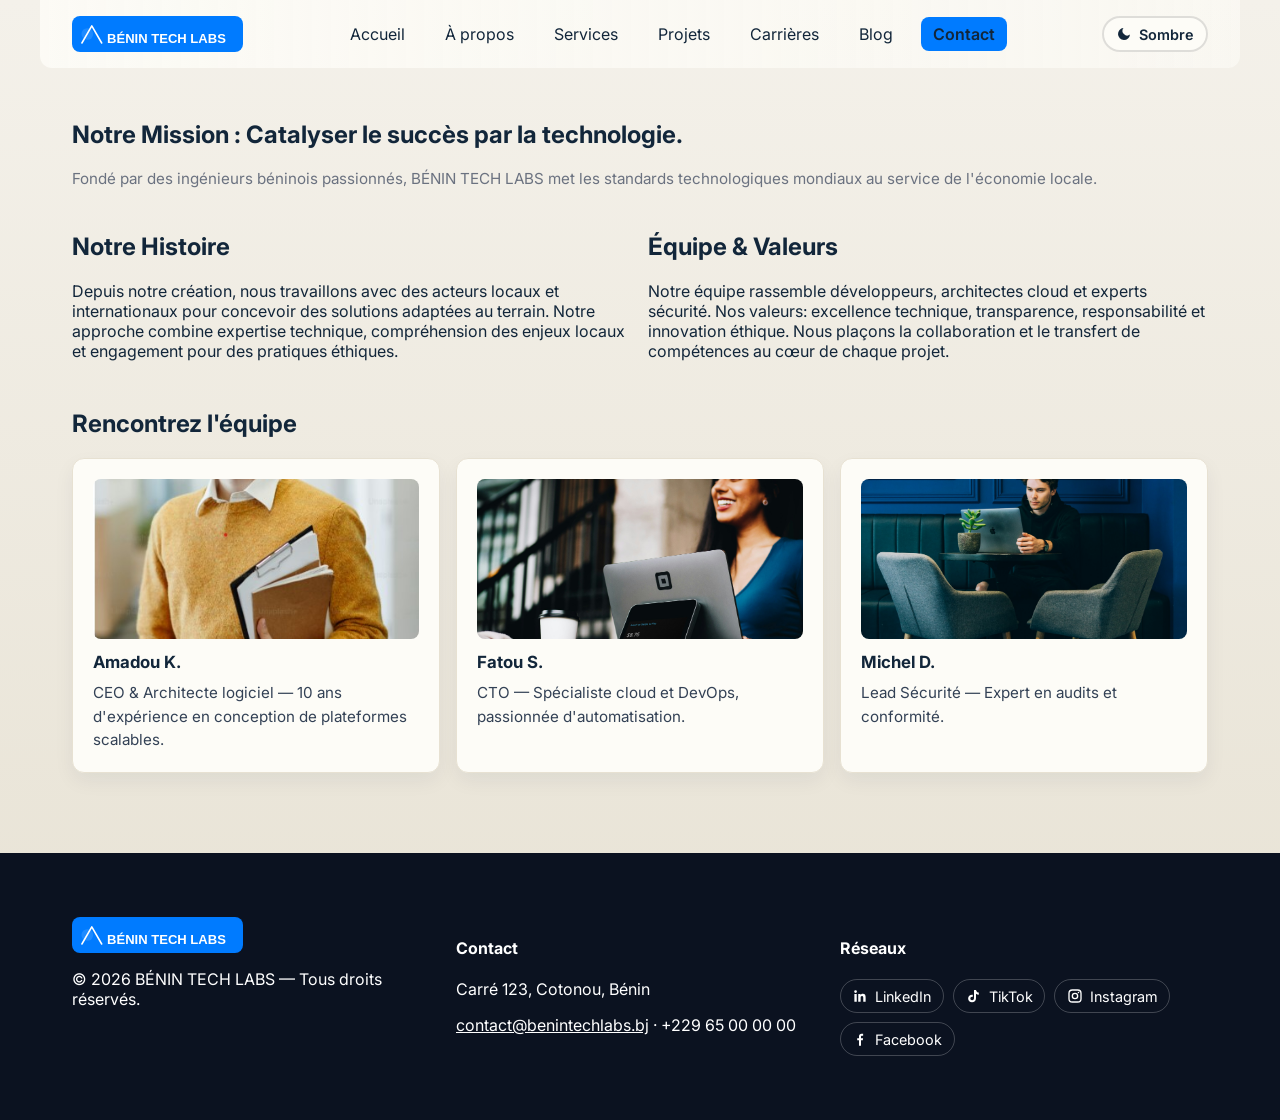
==== commit a3dddf6e: "feat: liens sociaux et blog reels, SEO, skip-link, copyright 2026 - Footer: liens generaux LinkedIn/" ====
--- a/about.html
+++ b/about.html
@@ -7,6 +7,15 @@
   <meta name="description" content="Notre mission: catalyser le succès par la technologie. Découvrez l'histoire et les valeurs de BÉNIN TECH LABS.">
   <link rel="icon" href="assets/favicon.svg" type="image/svg+xml">
   <meta name="theme-color" content="#007bff">
+  <meta property="og:title" content="À propos — BÉNIN TECH LABS">
+  <meta property="og:description" content="Notre mission: catalyser le succès par la technologie. Découvrez l'histoire et les valeurs de BÉNIN TECH LABS.">
+  <meta property="og:type" content="website">
+  <meta property="og:locale" content="fr_FR">
+  <meta property="og:site_name" content="BÉNIN TECH LABS">
+  <meta property="og:image" content="assets/images/hero-bg.jpg">
+  <meta name="twitter:card" content="summary_large_image">
+  <meta name="twitter:title" content="À propos — BÉNIN TECH LABS">
+  <meta name="twitter:description" content="Notre mission: catalyser le succès par la technologie. Découvrez l'histoire et les valeurs de BÉNIN TECH LABS.">
   <link rel="preconnect" href="https://fonts.googleapis.com">
   <link rel="preconnect" href="https://fonts.gstatic.com" crossorigin>
   <link href="https://fonts.googleapis.com/css2?family=Inter:wght@300;400;600;700&family=Poppins:wght@600;700&display=swap" rel="stylesheet">
@@ -26,6 +35,7 @@
   </script>
 </head>
 <body>
+  <a class="skip-link" href="#main">Aller au contenu principal</a>
   <header class="nav--wrap">
     <nav class="nav container" role="navigation" aria-label="Navigation principale">
       <a class="brand" href="index.html"><img src="assets/logo.svg" alt="Logo BÉNIN TECH LABS" class="logo"></a>
@@ -55,7 +65,7 @@
     </nav>
   </header>
 
-  <main class="container">
+  <main id="main" class="container">
     <section class="about-hero">
       <h1>Notre Mission : Catalyser le succès par la technologie.</h1>
       <p class="kv">Fondé par des ingénieurs béninois passionnés, BÉNIN TECH LABS met les standards technologiques mondiaux au service de l'économie locale.</p>
@@ -102,7 +112,7 @@
     <div class="container footer-grid">
       <div>
         <img src="assets/logo.svg" alt="BÉNIN TECH LABS logo small" style="height:36px">
-        <p>© 2025 BÉNIN TECH LABS — Tous droits réservés.</p>
+        <p>© 2026 BÉNIN TECH LABS — Tous droits réservés.</p>
       </div>
       <div>
         <h4>Contact</h4>
@@ -112,10 +122,10 @@
       <div>
         <h4>Réseaux</h4>
         <ul class="social">
-            <li><a href="#" aria-label="LinkedIn"><svg viewBox="0 0 24 24" fill="currentColor" aria-hidden="true"><path d="M20.45 20.45h-3.55v-5.57c0-1.33-.03-3.04-1.85-3.04-1.86 0-2.14 1.45-2.14 2.94v5.67H9.35V9h3.41v1.56h.05c.47-.9 1.63-1.85 3.36-1.85 3.6 0 4.27 2.37 4.27 5.46v6.28zM5.34 7.43a2.06 2.06 0 1 1 0-4.12 2.06 2.06 0 0 1 0 4.12zM7.12 20.45H3.56V9h3.56v11.45z"/></svg>LinkedIn</a></li>
-            <li><a href="#" aria-label="TikTok"><svg viewBox="0 0 24 24" fill="currentColor" aria-hidden="true"><path d="M16.5 3c.4 2.3 1.9 3.8 4.2 3.9v3.1c-1.6 0-3-.5-4.2-1.3v6.6c0 3.9-2.6 6.2-6 6.2-3.3 0-5.8-2.4-5.8-5.7 0-3.2 2.6-5.6 6-5.6.3 0 .7 0 1 .1v3.2c-.3-.1-.7-.2-1-.2-1.5 0-2.7 1.2-2.7 2.6 0 1.5 1.2 2.6 2.7 2.6 1.6 0 2.8-1.2 2.8-3V3h3z"/></svg>TikTok</a></li>
-            <li><a href="#" aria-label="Instagram"><svg viewBox="0 0 24 24" fill="none" stroke="currentColor" stroke-width="2" aria-hidden="true"><rect x="3" y="3" width="18" height="18" rx="5"/><circle cx="12" cy="12" r="4"/><circle cx="17.2" cy="6.8" r="1.2" fill="currentColor" stroke="none"/></svg>Instagram</a></li>
-            <li><a href="#" aria-label="Facebook"><svg viewBox="0 0 24 24" fill="currentColor" aria-hidden="true"><path d="M13.5 22v-8h2.7l.4-3.2h-3.1V8.7c0-.9.3-1.6 1.7-1.6h1.5V4.2c-.3 0-1.2-.1-2.3-.1-2.3 0-3.9 1.4-3.9 4v2.7H7.8V14h2.7v8h3z"/></svg>Facebook</a></li>
+            <li><a href="https://www.linkedin.com" target="_blank" rel="noopener" aria-label="LinkedIn"><svg viewBox="0 0 24 24" fill="currentColor" aria-hidden="true"><path d="M20.45 20.45h-3.55v-5.57c0-1.33-.03-3.04-1.85-3.04-1.86 0-2.14 1.45-2.14 2.94v5.67H9.35V9h3.41v1.56h.05c.47-.9 1.63-1.85 3.36-1.85 3.6 0 4.27 2.37 4.27 5.46v6.28zM5.34 7.43a2.06 2.06 0 1 1 0-4.12 2.06 2.06 0 0 1 0 4.12zM7.12 20.45H3.56V9h3.56v11.45z"/></svg>LinkedIn</a></li>
+            <li><a href="https://www.tiktok.com" target="_blank" rel="noopener" aria-label="TikTok"><svg viewBox="0 0 24 24" fill="currentColor" aria-hidden="true"><path d="M16.5 3c.4 2.3 1.9 3.8 4.2 3.9v3.1c-1.6 0-3-.5-4.2-1.3v6.6c0 3.9-2.6 6.2-6 6.2-3.3 0-5.8-2.4-5.8-5.7 0-3.2 2.6-5.6 6-5.6.3 0 .7 0 1 .1v3.2c-.3-.1-.7-.2-1-.2-1.5 0-2.7 1.2-2.7 2.6 0 1.5 1.2 2.6 2.7 2.6 1.6 0 2.8-1.2 2.8-3V3h3z"/></svg>TikTok</a></li>
+            <li><a href="https://www.instagram.com" target="_blank" rel="noopener" aria-label="Instagram"><svg viewBox="0 0 24 24" fill="none" stroke="currentColor" stroke-width="2" aria-hidden="true"><rect x="3" y="3" width="18" height="18" rx="5"/><circle cx="12" cy="12" r="4"/><circle cx="17.2" cy="6.8" r="1.2" fill="currentColor" stroke="none"/></svg>Instagram</a></li>
+            <li><a href="https://www.facebook.com" target="_blank" rel="noopener" aria-label="Facebook"><svg viewBox="0 0 24 24" fill="currentColor" aria-hidden="true"><path d="M13.5 22v-8h2.7l.4-3.2h-3.1V8.7c0-.9.3-1.6 1.7-1.6h1.5V4.2c-.3 0-1.2-.1-2.3-.1-2.3 0-3.9 1.4-3.9 4v2.7H7.8V14h2.7v8h3z"/></svg>Facebook</a></li>
           </ul>
       </div>
     </div>
